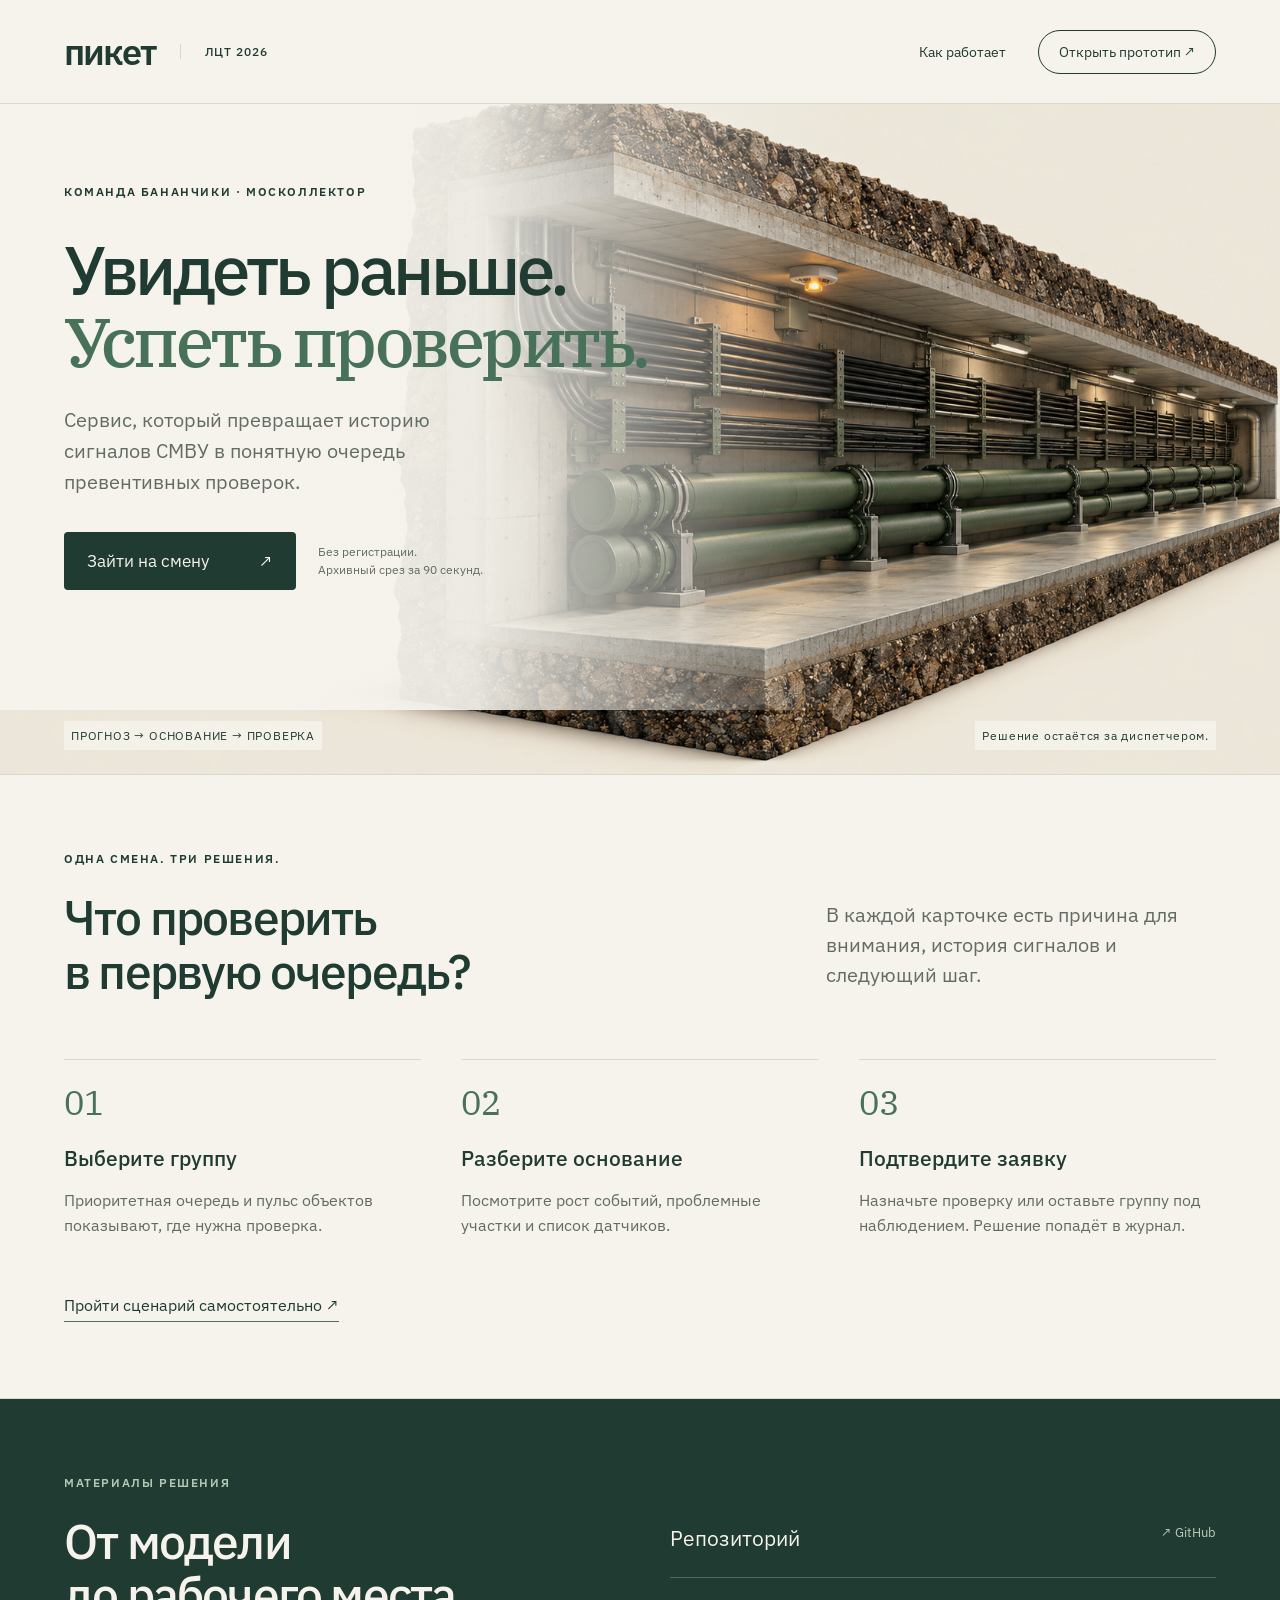
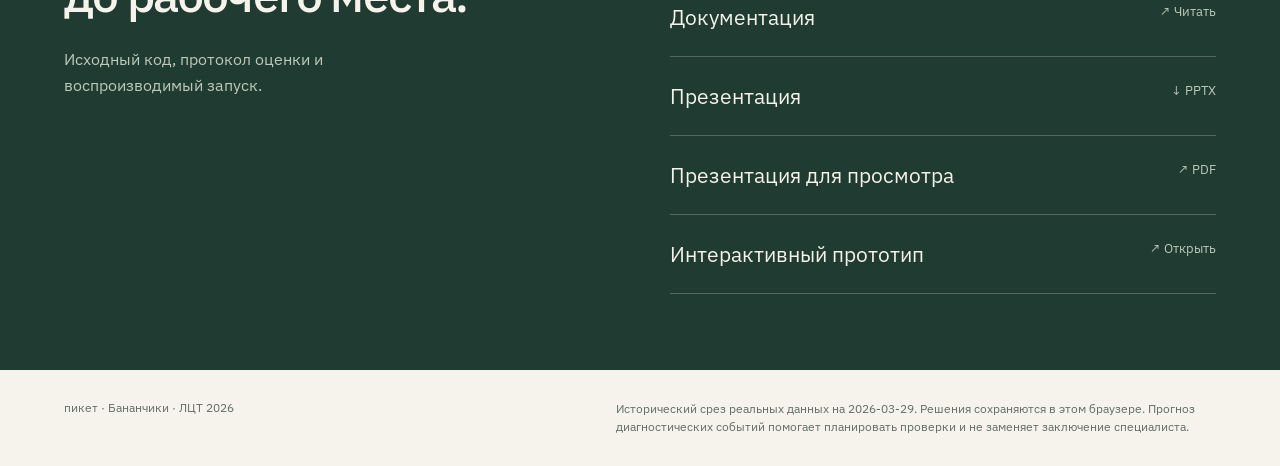
==== index.html @ ea937603 "Publish Piket historical dispatcher prototype" ====
<!doctype html>
<html lang="ru"><head><meta charset="utf-8"><meta name="viewport" content="width=device-width, initial-scale=1"><meta name="theme-color" content="#F5F3EC"><meta name="description" content="Пикет: от раннего сигнала к превентивной проверке инженерного коллектора. Интерактивный прототип команды Бананчики для ЛЦТ 2026."><title>Пикет · видеть раньше</title><link rel="preconnect" href="https://fonts.googleapis.com"><link rel="preconnect" href="https://fonts.gstatic.com" crossorigin><link href="https://fonts.googleapis.com/css2?family=IBM+Plex+Sans:wght@400;500;600&family=IBM+Plex+Serif:wght@500;600&display=swap" rel="stylesheet"><link rel="stylesheet" href="./landing.css"></head>
<body><header><a class="brand" href="./" aria-label="Пикет, главная">пикет<span>ЛЦТ 2026</span></a><nav><a href="#scenario">Как работает</a><a class="pill" href="./app/">Открыть прототип ↗</a></nav></header>
<main><section class="hero"><img src="./collector.png" alt="Концептуальная иллюстрация инженерного коллектора под городом"><div class="hero-copy"><div class="eyebrow">КОМАНДА БАНАНЧИКИ · МОСКОЛЛЕКТОР</div><h1>Увидеть раньше.<br><em>Успеть проверить.</em></h1><p>Сервис, который превращает историю сигналов СМВУ в понятную очередь превентивных проверок.</p><div class="actions"><a class="button" href="./app/">Зайти на смену <span>↗</span></a><span>Без регистрации.<br>Архивный срез за 90 секунд.</span></div></div><div class="hero-bottom"><span>ПРОГНОЗ → ОСНОВАНИЕ → ПРОВЕРКА</span><span>Решение остаётся за диспетчером.</span></div></section>
<section class="scenario" id="scenario"><div class="section-label">ОДНА СМЕНА. ТРИ РЕШЕНИЯ.</div><div class="section-title"><h2>Что проверить<br>в первую очередь?</h2><p>В каждой карточке есть причина для внимания, история сигналов и следующий шаг.</p></div><ol><li><span>01</span><h3>Выберите группу</h3><p>Приоритетная очередь и пульс объектов показывают, где нужна проверка.</p></li><li><span>02</span><h3>Разберите основание</h3><p>Посмотрите рост событий, проблемные участки и список датчиков.</p></li><li><span>03</span><h3>Подтвердите заявку</h3><p>Назначьте проверку или оставьте группу под наблюдением. Решение попадёт в журнал.</p></li></ol><a class="text-link" href="./app/">Пройти сценарий самостоятельно ↗</a></section>
<section class="materials"><div><div class="section-label">МАТЕРИАЛЫ РЕШЕНИЯ</div><h2>От модели<br>до рабочего места.</h2><p>Исходный код, протокол оценки и воспроизводимый запуск.</p></div><div class="links"><a href="https://github.com/mshperling/piket-lct2026-demo" target="_blank" rel="noopener">Репозиторий <span>↗ GitHub</span></a><a href="./documentation.html" target="_blank" rel="noopener">Документация <span>↗ Читать</span></a><a href="./PIKET_LCT2026.pptx" download>Презентация <span>↓ PPTX</span></a><a href="./PIKET_LCT2026.pdf">Презентация для просмотра <span>↗ PDF</span></a><a href="./app/">Интерактивный прототип <span>↗ Открыть</span></a></div></section>
</main><footer><span>пикет · Бананчики · ЛЦТ 2026</span><p>Исторический срез реальных данных на 2026-03-29. Решения сохраняются в этом браузере. Прогноз диагностических событий помогает планировать проверки и не заменяет заключение специалиста.</p></footer></body></html>
---- landing.css ----
:root{--paper:#F5F3EC;--ink:#203B31;--muted:#626C64;--line:#d6d9ce;--green:#48715A}*{box-sizing:border-box}html{scroll-behavior:smooth}body{margin:0;background:var(--paper);color:var(--ink);font-family:'IBM Plex Sans',sans-serif;-webkit-font-smoothing:antialiased}a{color:inherit;text-decoration:none}a:focus-visible{outline:3px solid #b27d38;outline-offset:6px}header{max-width:1440px;margin:auto;padding:28px 5%;display:flex;align-items:center;justify-content:space-between;border-bottom:1px solid var(--line)}.brand{font-size:36px;font-weight:600;letter-spacing:-2px;display:flex;gap:24px;align-items:center}.brand span{font-size:12px;letter-spacing:1px;font-weight:500;border-left:1px solid var(--line);padding-left:24px}nav{display:flex;align-items:center;gap:32px;font-size:14px}.pill{border:1px solid var(--ink);border-radius:40px;padding:12px 20px}.hero{max-width:1600px;margin:auto;position:relative;min-height:670px;overflow:hidden}.hero>img{position:absolute;inset:0;width:100%;height:100%;object-fit:cover;z-index:-1;mix-blend-mode:multiply}.hero-copy{padding:80px 5% 120px;max-width:850px;background:linear-gradient(90deg,var(--paper) 22%,#f5f3eceb 56%,#f5f3ec00 100%)}.eyebrow,.section-label{font-size:12px;font-weight:600;letter-spacing:1.6px}.hero h1{font-size:clamp(45px,5.4vw,82px);letter-spacing:-3.5px;font-weight:500;line-height:1.04;margin:35px 0 26px}.hero h1 em{font-family:'IBM Plex Serif',serif;font-weight:500;font-style:normal;color:var(--green)}.hero-copy>p{font-size:20px;line-height:1.55;max-width:450px;color:var(--muted)}.actions{display:flex;gap:22px;align-items:center;margin-top:35px}.button{display:flex;align-items:center;gap:50px;background:var(--ink);color:var(--paper);padding:18px 23px;border-radius:4px;font-size:17px;transition:background .15s}.button:hover{background:var(--green)}.actions>span{font-size:12px;line-height:1.5;color:var(--muted)}.hero-bottom{position:absolute;bottom:24px;left:5%;right:5%;display:flex;justify-content:space-between;font-size:12px;letter-spacing:.8px}.hero-bottom span{background:#f5f3ece0;padding:7px}.scenario,.materials{max-width:1440px;margin:auto;padding:76px 5%;border-top:1px solid var(--line)}.section-title{display:flex;justify-content:space-between;align-items:center;gap:40px}.section-title h2,.materials h2{font-size:48px;letter-spacing:-1.8px;font-weight:500;line-height:1.12;margin:25px 0}.section-title>p{font-size:20px;line-height:1.5;max-width:390px;color:var(--muted)}ol{list-style:none;padding:35px 0 25px;margin:0;display:grid;grid-template-columns:repeat(3,1fr);gap:40px}li{border-top:1px solid var(--line);padding-top:20px}li>span{font-family:'IBM Plex Serif',serif;font-size:34px;color:var(--green)}h3{font-size:21px;font-weight:500;margin:20px 0 10px}li p,.materials p{font-size:16px;line-height:1.6;color:var(--muted);max-width:370px}.text-link{font-size:16px;border-bottom:1px solid var(--green);padding-bottom:6px;display:inline-block;margin-top:15px}.materials{background:var(--ink);color:var(--paper);display:grid;grid-template-columns:1fr 1fr;gap:60px}.materials p{color:#bdc9bd}.materials .section-label{color:#b3c9b6}.links{padding-top:24px}.links a{display:flex;justify-content:space-between;gap:20px;padding:25px 0;border-bottom:1px solid #52675d;font-size:21px}.links span{font-size:13px;color:#bdc9bd}.links a:hover{color:#cfdfaa}footer{max-width:1440px;padding:30px 5%;margin:auto;display:flex;justify-content:space-between;gap:60px;font-size:12px;color:var(--muted)}footer>span{white-space:nowrap}footer p{margin:0;max-width:600px;line-height:1.5}@media(max-width:760px){header{padding:20px 6%}.brand{font-size:30px;gap:14px}.brand span{padding-left:14px;font-size:10px}nav>a:first-child{display:none}.pill{font-size:12px;padding:10px 13px}.hero{min-height:800px}.hero>img{height:450px;top:350px;object-position:72% center}.hero-copy{padding:48px 6% 80px;background:linear-gradient(var(--paper) 72%,#f5f3ec00 100%)}.eyebrow{font-size:10px}.hero h1{letter-spacing:-1.8px;margin:25px 0}.hero-copy>p{font-size:18px;max-width:340px}.actions{gap:15px}.button{font-size:15px;gap:25px}.hero-bottom{bottom:15px;left:6%;right:6%;font-size:10px}.hero-bottom span:last-child{display:none}.scenario,.materials{padding:48px 6%}.section-title{display:block}.section-title h2,.materials h2{font-size:38px}.section-title>p{font-size:18px}ol{grid-template-columns:1fr;gap:18px;padding-top:12px}li{display:grid;grid-template-columns:45px 1fr;column-gap:20px}li>span{grid-row:span 2;font-size:27px}h3{margin:3px 0 8px}li p{margin:0 0 15px}.materials{grid-template-columns:1fr;gap:0}.links a{font-size:18px}footer{display:block;padding:28px 6%}footer p{margin-top:15px}}

.button{white-space:nowrap}
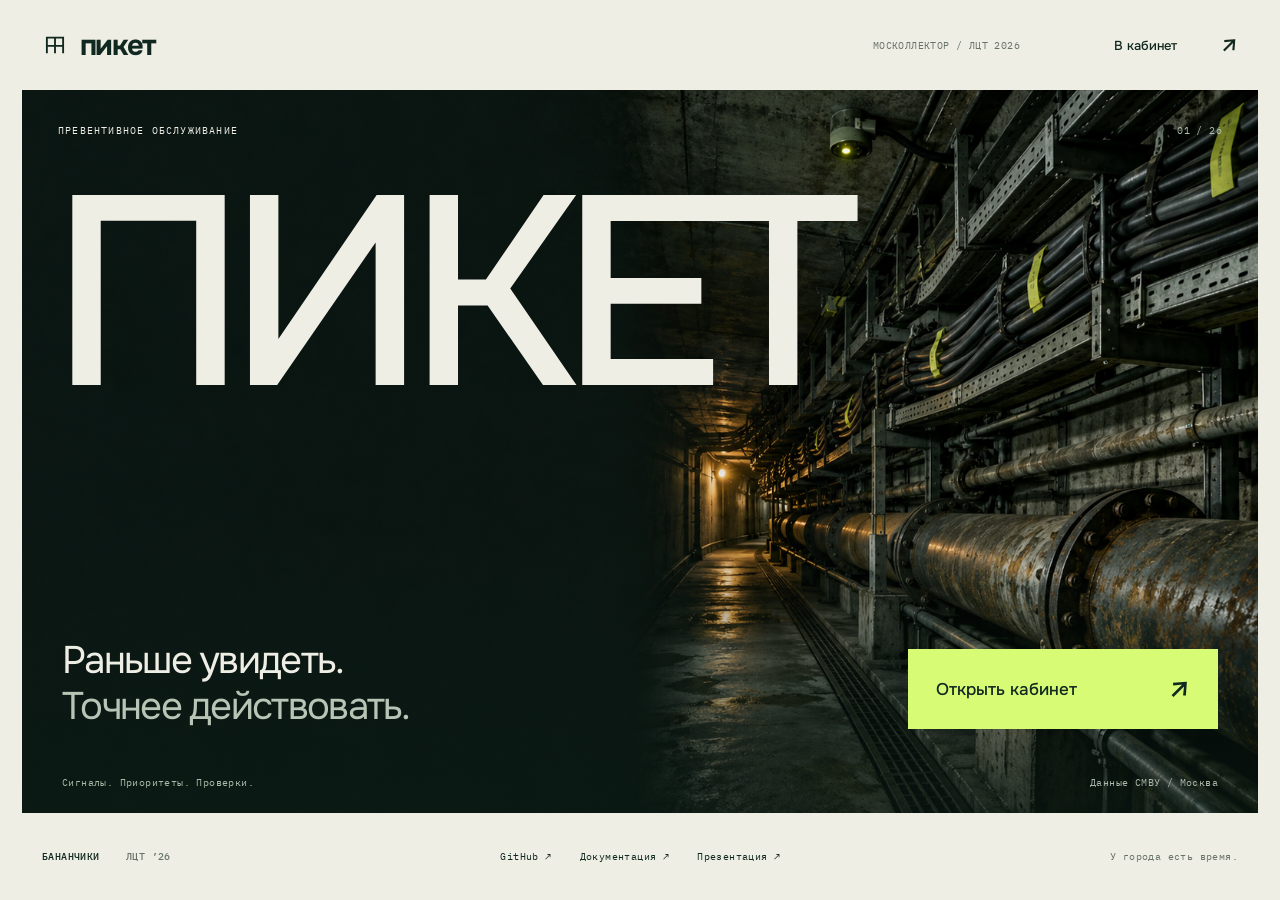
==== commit d8d879a4: "Redesign Piket landing and dispatcher workspace" ====
--- a/index.html
+++ b/index.html
@@ -1,7 +1,5 @@
 <!doctype html>
-<html lang="ru"><head><meta charset="utf-8"><meta name="viewport" content="width=device-width, initial-scale=1"><meta name="theme-color" content="#F5F3EC"><meta name="description" content="Пикет: от раннего сигнала к превентивной проверке инженерного коллектора. Интерактивный прототип команды Бананчики для ЛЦТ 2026."><title>Пикет · видеть раньше</title><link rel="preconnect" href="https://fonts.googleapis.com"><link rel="preconnect" href="https://fonts.gstatic.com" crossorigin><link href="https://fonts.googleapis.com/css2?family=IBM+Plex+Sans:wght@400;500;600&family=IBM+Plex+Serif:wght@500;600&display=swap" rel="stylesheet"><link rel="stylesheet" href="./landing.css"></head>
-<body><header><a class="brand" href="./" aria-label="Пикет, главная">пикет<span>ЛЦТ 2026</span></a><nav><a href="#scenario">Как работает</a><a class="pill" href="./app/">Открыть прототип ↗</a></nav></header>
-<main><section class="hero"><img src="./collector.png" alt="Концептуальная иллюстрация инженерного коллектора под городом"><div class="hero-copy"><div class="eyebrow">КОМАНДА БАНАНЧИКИ · МОСКОЛЛЕКТОР</div><h1>Увидеть раньше.<br><em>Успеть проверить.</em></h1><p>Сервис, который превращает историю сигналов СМВУ в понятную очередь превентивных проверок.</p><div class="actions"><a class="button" href="./app/">Зайти на смену <span>↗</span></a><span>Без регистрации.<br>Архивный срез за 90 секунд.</span></div></div><div class="hero-bottom"><span>ПРОГНОЗ → ОСНОВАНИЕ → ПРОВЕРКА</span><span>Решение остаётся за диспетчером.</span></div></section>
-<section class="scenario" id="scenario"><div class="section-label">ОДНА СМЕНА. ТРИ РЕШЕНИЯ.</div><div class="section-title"><h2>Что проверить<br>в первую очередь?</h2><p>В каждой карточке есть причина для внимания, история сигналов и следующий шаг.</p></div><ol><li><span>01</span><h3>Выберите группу</h3><p>Приоритетная очередь и пульс объектов показывают, где нужна проверка.</p></li><li><span>02</span><h3>Разберите основание</h3><p>Посмотрите рост событий, проблемные участки и список датчиков.</p></li><li><span>03</span><h3>Подтвердите заявку</h3><p>Назначьте проверку или оставьте группу под наблюдением. Решение попадёт в журнал.</p></li></ol><a class="text-link" href="./app/">Пройти сценарий самостоятельно ↗</a></section>
-<section class="materials"><div><div class="section-label">МАТЕРИАЛЫ РЕШЕНИЯ</div><h2>От модели<br>до рабочего места.</h2><p>Исходный код, протокол оценки и воспроизводимый запуск.</p></div><div class="links"><a href="https://github.com/mshperling/piket-lct2026-demo" target="_blank" rel="noopener">Репозиторий <span>↗ GitHub</span></a><a href="./documentation.html" target="_blank" rel="noopener">Документация <span>↗ Читать</span></a><a href="./PIKET_LCT2026.pptx" download>Презентация <span>↓ PPTX</span></a><a href="./PIKET_LCT2026.pdf">Презентация для просмотра <span>↗ PDF</span></a><a href="./app/">Интерактивный прототип <span>↗ Открыть</span></a></div></section>
-</main><footer><span>пикет · Бананчики · ЛЦТ 2026</span><p>Исторический срез реальных данных на 2026-03-29. Решения сохраняются в этом браузере. Прогноз диагностических событий помогает планировать проверки и не заменяет заключение специалиста.</p></footer></body></html>
+<html lang="ru"><head><meta charset="utf-8"><meta name="viewport" content="width=device-width, initial-scale=1"><meta name="theme-color" content="#10281f"><meta name="description" content="Пикет. Ранние сигналы и превентивные проверки инженерных коллекторов. ЛЦТ 2026."><title>Пикет · раньше сигнала</title><link rel="preconnect" href="https://fonts.googleapis.com"><link rel="preconnect" href="https://fonts.gstatic.com" crossorigin><link href="https://fonts.googleapis.com/css2?family=Onest:wght@400;500;600;700;800&family=IBM+Plex+Mono:wght@400;500&display=swap" rel="stylesheet"><link rel="stylesheet" href="./landing.css"></head>
+<body><header class="masthead"><a class="wordmark" href="./" aria-label="Пикет, главная"><svg viewBox="0 0 32 32" aria-hidden="true"><path d="M6 26V7h20v19M6 17h20M16 7v19"/></svg>пикет</a><span class="edition">МОСКОЛЛЕКТОР / ЛЦТ 2026</span><a class="nav-action" href="./app/">В кабинет <span>↗</span></a></header>
+<main><section class="cover"><img class="cover-image" src="./collector.png" alt="Концептуальный образ инженерного коллектора"><div class="cover-top"><span class="eyebrow">ПРЕВЕНТИВНОЕ ОБСЛУЖИВАНИЕ</span><span class="edition-number">01 / 26</span></div><h1>ПИКЕТ</h1><div class="cover-bottom"><p>Раньше увидеть.<br><span>Точнее действовать.</span></p><a class="enter" href="./app/">Открыть кабинет<span aria-hidden="true">↗</span></a></div><div class="cover-caption"><span>Сигналы. Приоритеты. Проверки.</span><span>Данные СМВУ / Москва</span></div></section></main>
+<footer class="colophon"><span class="team">БАНАНЧИКИ <i>ЛЦТ ’26</i></span><nav aria-label="Материалы"><a href="https://github.com/mshperling/piket-lct2026-demo" target="_blank" rel="noopener">GitHub ↗</a><a href="./documentation.html">Документация ↗</a><a href="./PIKET_LCT2026.pdf">Презентация ↗</a></nav><span class="footer-note">У города есть время.</span></footer></body></html>
--- a/landing.css
+++ b/landing.css
@@ -1,3 +1 @@
-:root{--paper:#F5F3EC;--ink:#203B31;--muted:#626C64;--line:#d6d9ce;--green:#48715A}*{box-sizing:border-box}html{scroll-behavior:smooth}body{margin:0;background:var(--paper);color:var(--ink);font-family:'IBM Plex Sans',sans-serif;-webkit-font-smoothing:antialiased}a{color:inherit;text-decoration:none}a:focus-visible{outline:3px solid #b27d38;outline-offset:6px}header{max-width:1440px;margin:auto;padding:28px 5%;display:flex;align-items:center;justify-content:space-between;border-bottom:1px solid var(--line)}.brand{font-size:36px;font-weight:600;letter-spacing:-2px;display:flex;gap:24px;align-items:center}.brand span{font-size:12px;letter-spacing:1px;font-weight:500;border-left:1px solid var(--line);padding-left:24px}nav{display:flex;align-items:center;gap:32px;font-size:14px}.pill{border:1px solid var(--ink);border-radius:40px;padding:12px 20px}.hero{max-width:1600px;margin:auto;position:relative;min-height:670px;overflow:hidden}.hero>img{position:absolute;inset:0;width:100%;height:100%;object-fit:cover;z-index:-1;mix-blend-mode:multiply}.hero-copy{padding:80px 5% 120px;max-width:850px;background:linear-gradient(90deg,var(--paper) 22%,#f5f3eceb 56%,#f5f3ec00 100%)}.eyebrow,.section-label{font-size:12px;font-weight:600;letter-spacing:1.6px}.hero h1{font-size:clamp(45px,5.4vw,82px);letter-spacing:-3.5px;font-weight:500;line-height:1.04;margin:35px 0 26px}.hero h1 em{font-family:'IBM Plex Serif',serif;font-weight:500;font-style:normal;color:var(--green)}.hero-copy>p{font-size:20px;line-height:1.55;max-width:450px;color:var(--muted)}.actions{display:flex;gap:22px;align-items:center;margin-top:35px}.button{display:flex;align-items:center;gap:50px;background:var(--ink);color:var(--paper);padding:18px 23px;border-radius:4px;font-size:17px;transition:background .15s}.button:hover{background:var(--green)}.actions>span{font-size:12px;line-height:1.5;color:var(--muted)}.hero-bottom{position:absolute;bottom:24px;left:5%;right:5%;display:flex;justify-content:space-between;font-size:12px;letter-spacing:.8px}.hero-bottom span{background:#f5f3ece0;padding:7px}.scenario,.materials{max-width:1440px;margin:auto;padding:76px 5%;border-top:1px solid var(--line)}.section-title{display:flex;justify-content:space-between;align-items:center;gap:40px}.section-title h2,.materials h2{font-size:48px;letter-spacing:-1.8px;font-weight:500;line-height:1.12;margin:25px 0}.section-title>p{font-size:20px;line-height:1.5;max-width:390px;color:var(--muted)}ol{list-style:none;padding:35px 0 25px;margin:0;display:grid;grid-template-columns:repeat(3,1fr);gap:40px}li{border-top:1px solid var(--line);padding-top:20px}li>span{font-family:'IBM Plex Serif',serif;font-size:34px;color:var(--green)}h3{font-size:21px;font-weight:500;margin:20px 0 10px}li p,.materials p{font-size:16px;line-height:1.6;color:var(--muted);max-width:370px}.text-link{font-size:16px;border-bottom:1px solid var(--green);padding-bottom:6px;display:inline-block;margin-top:15px}.materials{background:var(--ink);color:var(--paper);display:grid;grid-template-columns:1fr 1fr;gap:60px}.materials p{color:#bdc9bd}.materials .section-label{color:#b3c9b6}.links{padding-top:24px}.links a{display:flex;justify-content:space-between;gap:20px;padding:25px 0;border-bottom:1px solid #52675d;font-size:21px}.links span{font-size:13px;color:#bdc9bd}.links a:hover{color:#cfdfaa}footer{max-width:1440px;padding:30px 5%;margin:auto;display:flex;justify-content:space-between;gap:60px;font-size:12px;color:var(--muted)}footer>span{white-space:nowrap}footer p{margin:0;max-width:600px;line-height:1.5}@media(max-width:760px){header{padding:20px 6%}.brand{font-size:30px;gap:14px}.brand span{padding-left:14px;font-size:10px}nav>a:first-child{display:none}.pill{font-size:12px;padding:10px 13px}.hero{min-height:800px}.hero>img{height:450px;top:350px;object-position:72% center}.hero-copy{padding:48px 6% 80px;background:linear-gradient(var(--paper) 72%,#f5f3ec00 100%)}.eyebrow{font-size:10px}.hero h1{letter-spacing:-1.8px;margin:25px 0}.hero-copy>p{font-size:18px;max-width:340px}.actions{gap:15px}.button{font-size:15px;gap:25px}.hero-bottom{bottom:15px;left:6%;right:6%;font-size:10px}.hero-bottom span:last-child{display:none}.scenario,.materials{padding:48px 6%}.section-title{display:block}.section-title h2,.materials h2{font-size:38px}.section-title>p{font-size:18px}ol{grid-template-columns:1fr;gap:18px;padding-top:12px}li{display:grid;grid-template-columns:45px 1fr;column-gap:20px}li>span{grid-row:span 2;font-size:27px}h3{margin:3px 0 8px}li p{margin:0 0 15px}.materials{grid-template-columns:1fr;gap:0}.links a{font-size:18px}footer{display:block;padding:28px 6%}footer p{margin-top:15px}}
-
-.button{white-space:nowrap}
+:root{--paper:#eeeee5;--forest:#10281f;--acid:#d8fb76;--line:#cbd1c4;--muted:#667267}*{box-sizing:border-box}html{background:var(--paper)}body{margin:0;color:var(--forest);font-family:Onest,Arial,sans-serif;-webkit-font-smoothing:antialiased}a{color:inherit;text-decoration:none}a:focus-visible{outline:3px solid #829c39;outline-offset:6px}button,a{-webkit-tap-highlight-color:transparent}.masthead{height:90px;padding:0 42px;display:flex;align-items:center;justify-content:space-between;gap:24px}.wordmark{display:flex;align-items:center;gap:12px;font-size:29px;font-weight:700;letter-spacing:-1.7px}.wordmark svg{width:26px;height:26px;fill:none;stroke:currentColor;stroke-width:2.3}.edition,.edition-number,.eyebrow,.colophon,.cover-caption{font-family:'IBM Plex Mono',monospace;font-size:10px;letter-spacing:.04em}.edition{margin-left:auto;margin-right:70px;color:var(--muted)}.nav-action{font-size:13px;font-weight:500;display:flex;gap:44px;align-items:center;min-height:44px}.nav-action span{font-size:24px}main{padding:0 22px}.cover{position:relative;isolation:isolate;min-height:620px;height:calc(100svh - 177px);background:var(--forest);overflow:hidden;color:var(--paper)}.cover-image{position:absolute;inset:0;width:100%;height:100%;object-fit:cover;object-position:center;z-index:-2}.cover:after{position:absolute;inset:0;content:'';background:linear-gradient(0deg,#0b1b15aa,transparent 40%),linear-gradient(90deg,#0b1b1530,transparent 75%);z-index:-1}.cover-top{display:flex;align-items:center;justify-content:space-between;padding:34px 36px}.eyebrow{letter-spacing:.12em}.edition-number{color:#aec0ad}.cover h1{font-size:clamp(130px,21vw,345px);font-weight:500;line-height:.78;letter-spacing:-.072em;margin:20px 0 0 28px;position:relative;width:max-content;max-width:93%}.cover h1>span{font-size:28px;letter-spacing:0;position:absolute;right:-36px;top:4px}.cover-bottom{position:absolute;bottom:84px;left:40px;right:40px;display:flex;justify-content:space-between;align-items:end;gap:40px}.cover-bottom p{font-size:clamp(24px,3vw,44px);font-weight:400;letter-spacing:-1.7px;line-height:1.18;margin:0}.cover-bottom p span{color:#b8c5b6}.enter{background:var(--acid);color:var(--forest);padding:25px 28px;min-width:310px;display:flex;align-items:center;justify-content:space-between;gap:52px;font-size:17px;font-weight:500;transition:background .2s,transform .2s}.enter span{font-size:30px;line-height:1}.enter:hover{background:#e5ffab;transform:translateY(-3px)}.cover-caption{position:absolute;bottom:24px;left:40px;right:40px;display:flex;justify-content:space-between;color:#acb9aa;font-size:10px}.colophon{min-height:87px;display:flex;align-items:center;justify-content:space-between;gap:35px;padding:20px 42px}.team{font-weight:500;white-space:nowrap}.team i{font-style:normal;color:var(--muted);margin-left:20px}.colophon nav{display:flex;gap:28px}.colophon nav a{display:inline-flex;align-items:center;min-height:44px;transition:color .18s}.colophon nav a:hover{color:#697f22}.footer-note{color:var(--muted)}@media(min-width:1800px){.cover h1{font-size:310px}.cover{max-width:1900px;margin:auto}}@media(max-width:900px){.masthead{padding:0 25px}.edition{margin-right:25px;font-size:9px}.cover{height:calc(100svh - 180px);min-height:600px}.cover h1{margin-top:40px;letter-spacing:-.08em}.cover h1>span{font-size:20px;right:-25px}.cover-bottom{left:28px;right:28px;gap:20px}.enter{min-width:230px;padding:20px;font-size:15px}.cover-bottom p{font-size:29px}.colophon{padding:16px 25px;gap:20px;flex-wrap:wrap}.footer-note{display:none}.colophon nav{gap:18px}.cover-top{padding:28px}.cover-caption{left:28px;right:28px}}@media(max-width:540px){.masthead{height:72px;padding:0 20px}.wordmark{font-size:26px}.wordmark svg{width:23px}.edition{display:none}.nav-action{font-size:12px;gap:22px}main{padding:0 10px}.cover{height:calc(100svh - 148px);min-height:570px}.cover-image{object-position:62% center}.cover:after{background:linear-gradient(0deg,#0b1b15dd,transparent 60%)}.cover-top{padding:24px 20px}.eyebrow{font-size:8px;letter-spacing:.09em}.edition-number{font-size:9px}.cover h1{font-size:23vw;margin:27px 0 0 15px;letter-spacing:-.075em}.cover h1>span{font-size:14px;right:-15px;top:0}.cover-bottom{left:20px;right:20px;bottom:66px;display:block}.cover-bottom p{font-size:30px;letter-spacing:-1px;line-height:1.15;margin-bottom:30px}.enter{min-width:0;width:100%;padding:20px 21px;font-size:15px}.cover-caption{left:20px;right:20px;bottom:23px;font-size:8px}.cover-caption span:last-child{display:none}.colophon{min-height:76px;padding:13px 20px;gap:10px}.team{font-size:8px}.team i{margin-left:8px}.colophon nav{gap:13px;font-size:9px}.colophon nav a{min-height:26px}}@media(prefers-reduced-motion:reduce){.enter{transition:none}.enter:hover{transform:none}}
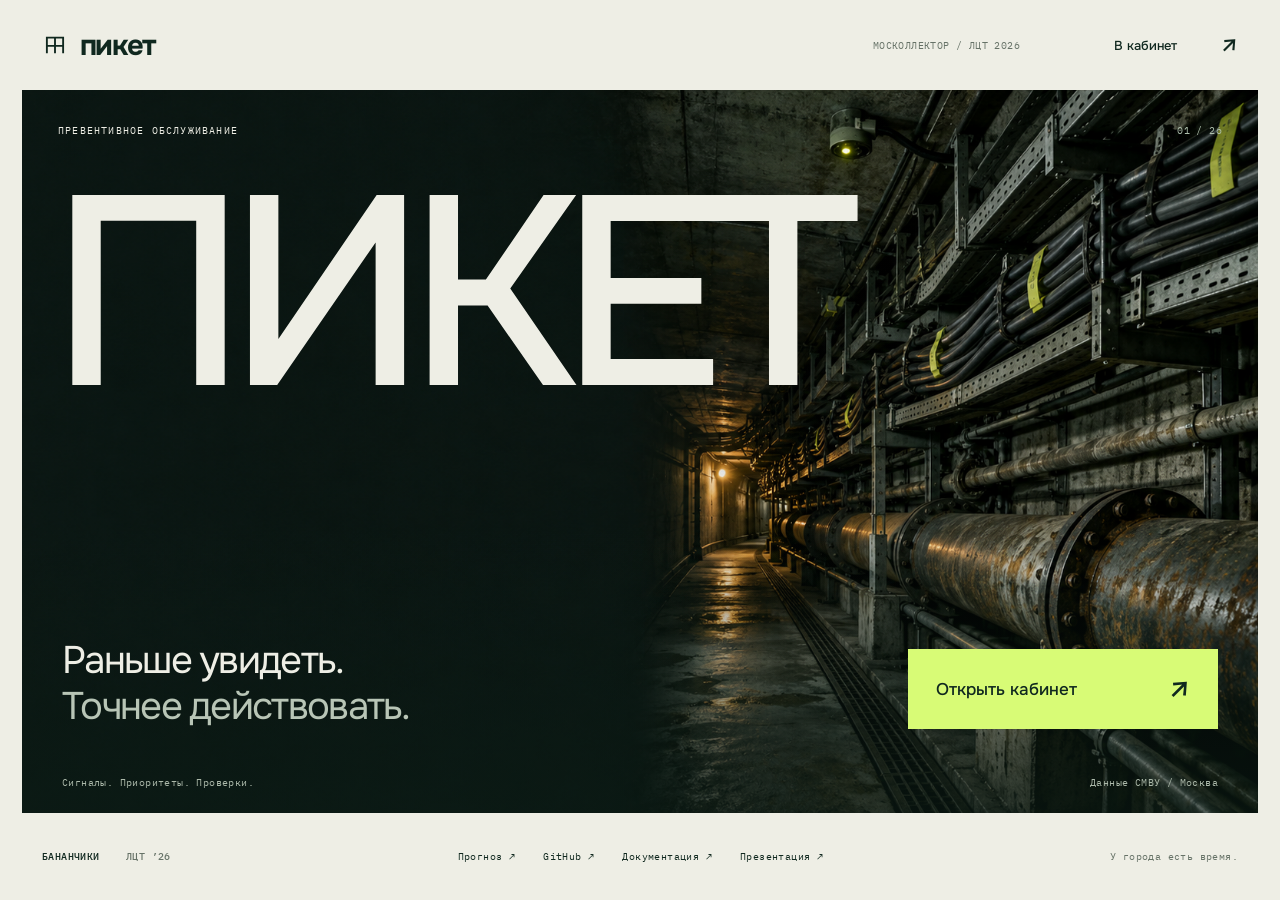
==== commit 697ea410: "Publish final presentation and verified inference materials" ====
--- a/index.html
+++ b/index.html
@@ -2,4 +2,4 @@
 <html lang="ru"><head><meta charset="utf-8"><meta name="viewport" content="width=device-width, initial-scale=1"><meta name="theme-color" content="#10281f"><meta name="description" content="Пикет. Ранние сигналы и превентивные проверки инженерных коллекторов. ЛЦТ 2026."><title>Пикет · раньше сигнала</title><link rel="preconnect" href="https://fonts.googleapis.com"><link rel="preconnect" href="https://fonts.gstatic.com" crossorigin><link href="https://fonts.googleapis.com/css2?family=Onest:wght@400;500;600;700;800&family=IBM+Plex+Mono:wght@400;500&display=swap" rel="stylesheet"><link rel="stylesheet" href="./landing.css"></head>
 <body><header class="masthead"><a class="wordmark" href="./" aria-label="Пикет, главная"><svg viewBox="0 0 32 32" aria-hidden="true"><path d="M6 26V7h20v19M6 17h20M16 7v19"/></svg>пикет</a><span class="edition">МОСКОЛЛЕКТОР / ЛЦТ 2026</span><a class="nav-action" href="./app/">В кабинет <span>↗</span></a></header>
 <main><section class="cover"><img class="cover-image" src="./collector.png" alt="Концептуальный образ инженерного коллектора"><div class="cover-top"><span class="eyebrow">ПРЕВЕНТИВНОЕ ОБСЛУЖИВАНИЕ</span><span class="edition-number">01 / 26</span></div><h1>ПИКЕТ</h1><div class="cover-bottom"><p>Раньше увидеть.<br><span>Точнее действовать.</span></p><a class="enter" href="./app/">Открыть кабинет<span aria-hidden="true">↗</span></a></div><div class="cover-caption"><span>Сигналы. Приоритеты. Проверки.</span><span>Данные СМВУ / Москва</span></div></section></main>
-<footer class="colophon"><span class="team">БАНАНЧИКИ <i>ЛЦТ ’26</i></span><nav aria-label="Материалы"><a href="https://github.com/mshperling/piket-lct2026-demo" target="_blank" rel="noopener">GitHub ↗</a><a href="./documentation.html">Документация ↗</a><a href="./PIKET_LCT2026.pdf">Презентация ↗</a></nav><span class="footer-note">У города есть время.</span></footer></body></html>
+<footer class="colophon"><span class="team">БАНАНЧИКИ <i>ЛЦТ ’26</i></span><nav aria-label="Материалы"><a href="./forecast/">Прогноз ↗</a><a href="https://github.com/mshperling/piket-lct2026-demo" target="_blank" rel="noopener">GitHub ↗</a><a href="./documentation.html">Документация ↗</a><a href="./PIKET_LCT2026.pdf">Презентация ↗</a></nav><span class="footer-note">У города есть время.</span></footer></body></html>
